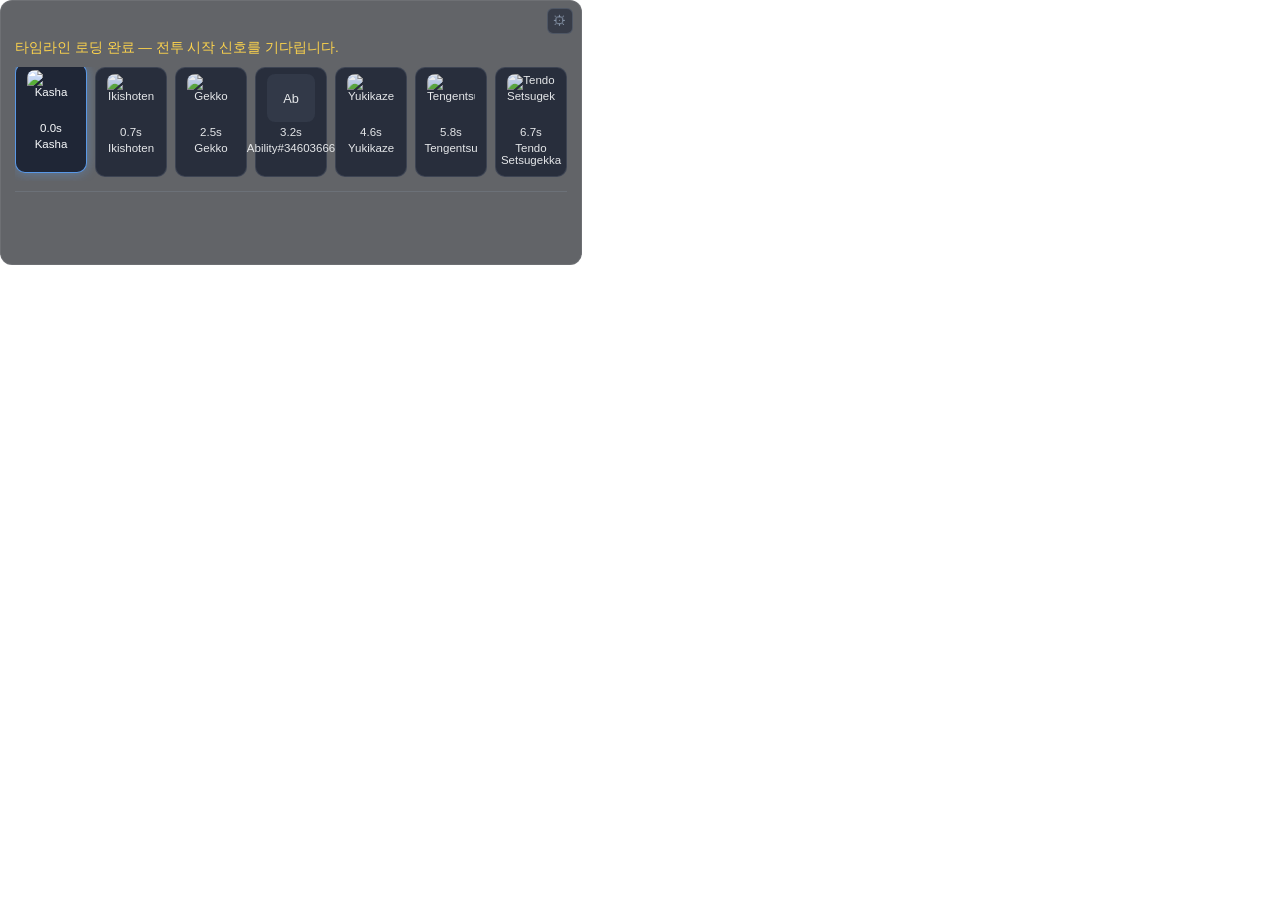
==== overlay/rotation/index.html @ b2d6ad72 "Initial commit: GitHub Pages overlay (static only) - overlay/rotation: ACT OverlayPlugin 연동 HTML/JS/" ====
<!DOCTYPE html>
<html lang="ko">
  <head>
    <meta charset="UTF-8" />
    <title>RotaScope Overlay</title>
    <link rel="stylesheet" href="style.css" />
  </head>
  <body>
    <div id="app">

      <!-- 설정 토글 버튼 (우상단 고정) -->
      <button id="settings-toggle" type="button" title="설정">⚙</button>

      <!-- 접힘/펼침 설정 패널 -->
      <div id="settings-panel" class="hidden">
        <div class="sp-row">
          <label for="ctrl-encounter">보스</label>
          <select id="ctrl-encounter" class="sp-select"></select>
        </div>
        <div class="sp-row">
          <label>직업</label>
          <span id="detected-job" class="sp-val sp-job">--</span>
          <span class="sp-hint">ACT 자동</span>
        </div>
        <div class="sp-subtitle" id="player-label">대기 중...</div>
        <div class="sp-divider"></div>
        <div class="sp-row">
          <label for="ctrl-opacity">투명도</label>
          <input id="ctrl-opacity" type="range" min="0" max="1" step="0.05" value="0.65" />
          <span id="ctrl-opacity-val" class="sp-val">65%</span>
        </div>
        <div class="sp-row">
          <label for="ctrl-node-w">X</label>
          <input id="ctrl-node-w" type="range" min="52" max="140" step="4" value="72" />
          <span id="ctrl-node-w-val" class="sp-val">72</span>
        </div>
        <div class="sp-row">
          <label for="ctrl-node-h">Y</label>
          <input id="ctrl-node-h" type="range" min="28" max="80" step="4" value="48" />
          <span id="ctrl-node-h-val" class="sp-val">48</span>
        </div>
      </div>

      <section id="status-bar">
        <span id="status-text">API에서 데이터를 불러오는 중입니다.</span>
      </section>
      <section id="timeline-container">
        <div id="timeline"></div>
      </section>
      <section id="skill-log-panel">
        <div id="skill-log"></div>
      </section>

    </div>
    <script src="overlay.js"></script>
  </body>
</html>
---- overlay/rotation/style.css ----
* {
  box-sizing: border-box;
  font-family: "Pretendard", "Segoe UI", sans-serif;
}

:root {
  --app-opacity: 0.65;
  --node-w: 72px;
  --node-icon: 48px;
}

body {
  margin: 0;
  padding: 0;
  background: rgba(0, 0, 0, 0);
  color: #f8fafc;
}

/* ── 앱 컨테이너 ── */
#app {
  position: relative;
  display: inline-block;
  min-width: 400px;
  padding: 38px 14px 12px;   /* 상단에 토글 버튼 공간 확보 */
  background: rgba(15, 17, 24, var(--app-opacity));
  border: 1px solid rgba(255, 255, 255, 0.08);
  border-radius: 12px;
  backdrop-filter: blur(12px);
}

/* ── 설정 토글 버튼 ── */
#settings-toggle {
  position: absolute;
  top: 7px;
  right: 8px;
  width: 26px;
  height: 26px;
  border-radius: 6px;
  border: 1px solid rgba(148, 163, 184, 0.25);
  background: rgba(15, 23, 42, 0.5);
  color: #94a3b8;
  font-size: 0.85rem;
  line-height: 1;
  cursor: pointer;
  display: flex;
  align-items: center;
  justify-content: center;
  padding: 0;
  z-index: 20;
  transition: border-color 120ms ease, color 120ms ease, background 120ms ease;
}

#settings-toggle:hover,
#settings-toggle.open {
  border-color: #60a5fa;
  color: #93c5fd;
  background: rgba(37, 99, 235, 0.15);
}

/* ── 설정 패널 (드롭다운) ── */
#settings-panel {
  position: absolute;
  top: 38px;
  right: 8px;
  min-width: 210px;
  background: rgba(8, 10, 18, 0.97);
  border: 1px solid rgba(148, 163, 184, 0.2);
  border-radius: 10px;
  padding: 12px 14px;
  z-index: 15;
  transform-origin: top right;
  transition: opacity 140ms ease, transform 140ms ease;
}

#settings-panel.hidden {
  opacity: 0;
  transform: scale(0.94) translateY(-4px);
  pointer-events: none;
}

.sp-title {
  font-size: 0.92rem;
  font-weight: 600;
  color: #e2e8f0;
  margin-bottom: 2px;
}

.sp-subtitle {
  font-size: 0.78rem;
  color: #64748b;
  margin-bottom: 10px;
  white-space: nowrap;
  overflow: hidden;
  text-overflow: ellipsis;
  max-width: 190px;
}

.sp-divider {
  height: 1px;
  background: rgba(148, 163, 184, 0.15);
  margin-bottom: 10px;
}

.sp-row {
  display: flex;
  align-items: center;
  gap: 8px;
  margin-bottom: 8px;
}

.sp-row:last-child {
  margin-bottom: 0;
}

.sp-row label {
  font-size: 0.8rem;
  color: #94a3b8;
  width: 36px;
  flex-shrink: 0;
}

.sp-val {
  font-size: 0.8rem;
  color: #cbd5f5;
  min-width: 32px;
  text-align: right;
  flex-shrink: 0;
}

/* ── 설정 패널 select ── */
.sp-select {
  flex: 1;
  min-width: 0;
  background: rgba(15, 23, 42, 0.9);
  border: 1px solid rgba(148, 163, 184, 0.25);
  border-radius: 6px;
  color: #e2e8f0;
  font-size: 0.78rem;
  padding: 3px 6px;
  cursor: pointer;
  outline: none;
}

.sp-select:focus {
  border-color: #60a5fa;
}

.sp-select option {
  background: #0f1726;
}

.sp-hint {
  font-size: 0.68rem;
  color: #475569;
  flex-shrink: 0;
}

.sp-job-active {
  color: #4ade80 !important;
  font-weight: 700;
}

/* ── 슬라이더 ── */
input[type="range"] {
  flex: 1;
  -webkit-appearance: none;
  appearance: none;
  height: 4px;
  border-radius: 4px;
  background: rgba(148, 163, 184, 0.2);
  outline: none;
  cursor: pointer;
}

input[type="range"]::-webkit-slider-thumb {
  -webkit-appearance: none;
  width: 13px;
  height: 13px;
  border-radius: 50%;
  background: #60a5fa;
  cursor: pointer;
}

/* ── 상태바 ── */
#status-bar {
  margin-bottom: 10px;
  font-size: 0.85rem;
  color: #fcd34d;
}

/* ── 타임라인 ── */
#timeline-container {
  overflow: hidden;
  padding-bottom: 4px;
}

#timeline {
  display: flex;
  gap: 8px;
  width: fit-content;
}

.node {
  width: var(--node-w);
  padding: 6px 6px 10px;
  border-radius: 10px;
  background: rgba(15, 23, 42, 0.8);
  border: 1px solid rgba(148, 163, 184, 0.2);
  display: flex;
  flex-direction: column;
  align-items: center;
  gap: 4px;
  text-align: center;
  font-size: 0.72rem;
  transition: transform 120ms ease, border-color 120ms ease;
  cursor: pointer;
}

.node img {
  width: var(--node-icon);
  height: var(--node-icon);
  border-radius: 8px;
  object-fit: cover;
}

.node-fallback {
  width: var(--node-icon);
  height: var(--node-icon);
  display: flex;
  align-items: center;
  justify-content: center;
  font-size: 0.8rem;
  background: rgba(148, 163, 184, 0.1);
  border-radius: 8px;
}

.node.current {
  border-color: rgba(96, 165, 250, 0.9);
  box-shadow: 0 0 12px rgba(96, 165, 250, 0.4);
  transform: translateY(-4px);
}

.node.past {
  opacity: 0.45;
  filter: saturate(0.7);
}

.node.future {
  opacity: 0.88;
}

.node-marker {
  margin-top: 2px;
  font-size: 0.62rem;
  color: #93c5fd;
  letter-spacing: 0.03em;
}

.node.past    .node-marker { color: #94a3b8; }
.node.current .node-marker { color: #67e8f9; font-weight: 700; }

.node:hover,
.skill-entry:hover {
  filter: brightness(1.1);
}

/* ── 스킬 로그 ── */
#skill-log-panel {
  margin-top: 10px;
  border-top: 1px solid rgba(148, 163, 184, 0.2);
  padding-top: 8px;
}

#skill-log {
  display: flex;
  gap: 6px;
  align-items: center;
  min-height: 52px;
}

.skill-entry {
  display: flex;
  flex-direction: column;
  align-items: center;
  gap: 3px;
  opacity: 0.4;
  transition: opacity 200ms ease;
  cursor: pointer;
}

.skill-entry:last-child        { opacity: 1; }
.skill-entry:nth-last-child(2) { opacity: 0.7; }
.skill-entry:nth-last-child(3) { opacity: 0.55; }

.skill-entry img {
  width: 36px;
  height: 36px;
  border-radius: 6px;
  object-fit: cover;
}

.skill-entry .skill-no-icon {
  width: 36px;
  height: 36px;
  border-radius: 6px;
  background: rgba(148, 163, 184, 0.15);
  display: flex;
  align-items: center;
  justify-content: center;
  font-size: 0.65rem;
  color: #94a3b8;
}

.skill-entry span {
  font-size: 0.65rem;
  color: #cbd5f5;
  max-width: 52px;
  overflow: hidden;
  text-overflow: ellipsis;
  white-space: nowrap;
  text-align: center;
}
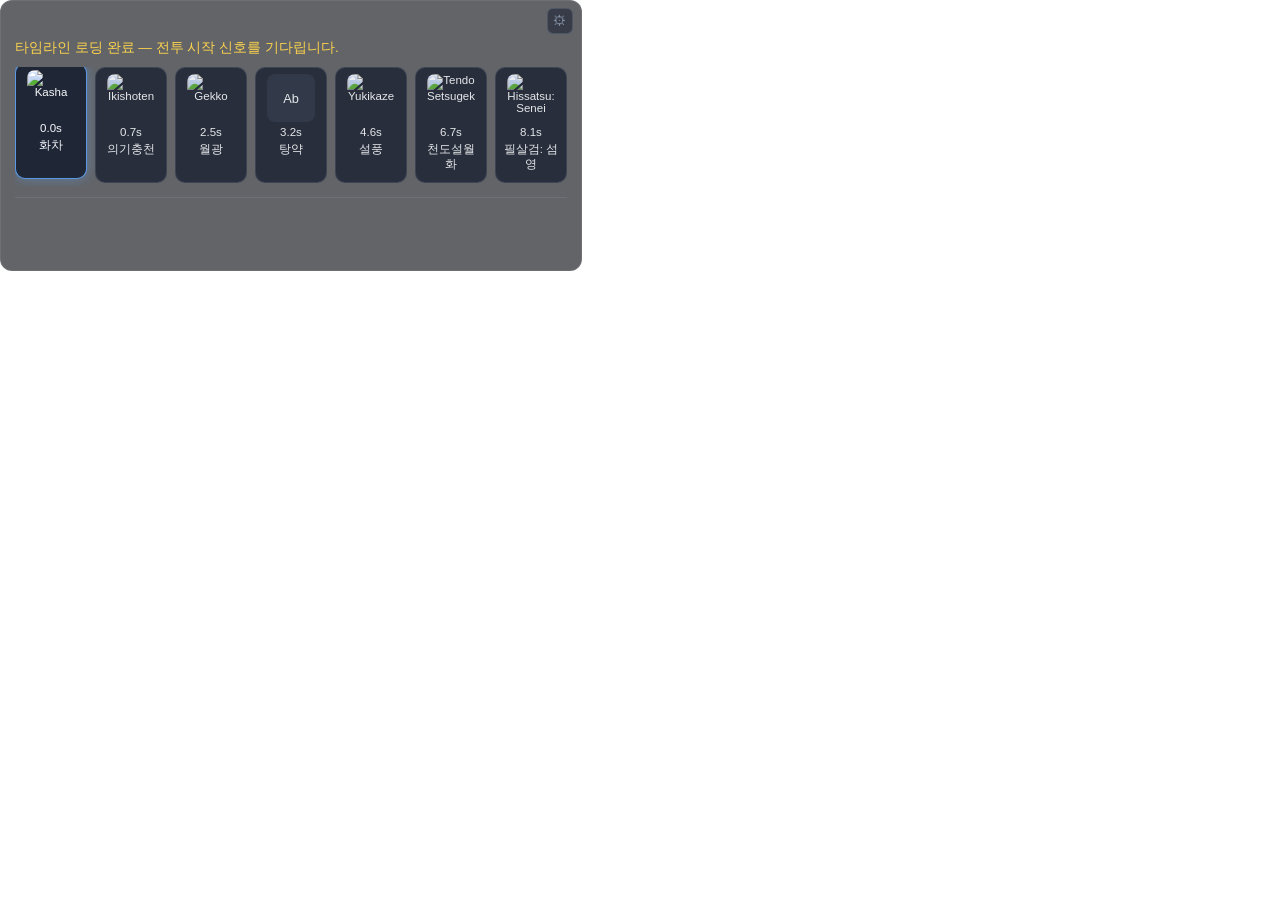
==== commit 188e32db: "Update overlay: ACT integration + UX improvements - common.min.js 로드로 OverlayPlugin 연결 안정화 - ZeffUI " ====
--- a/overlay/rotation/index.html
+++ b/overlay/rotation/index.html
@@ -52,6 +52,7 @@
       </section>
 
     </div>
+    <script src="https://ngld.github.io/OverlayPlugin/assets/shared/common.min.js"></script>
     <script src="overlay.js"></script>
   </body>
 </html>
